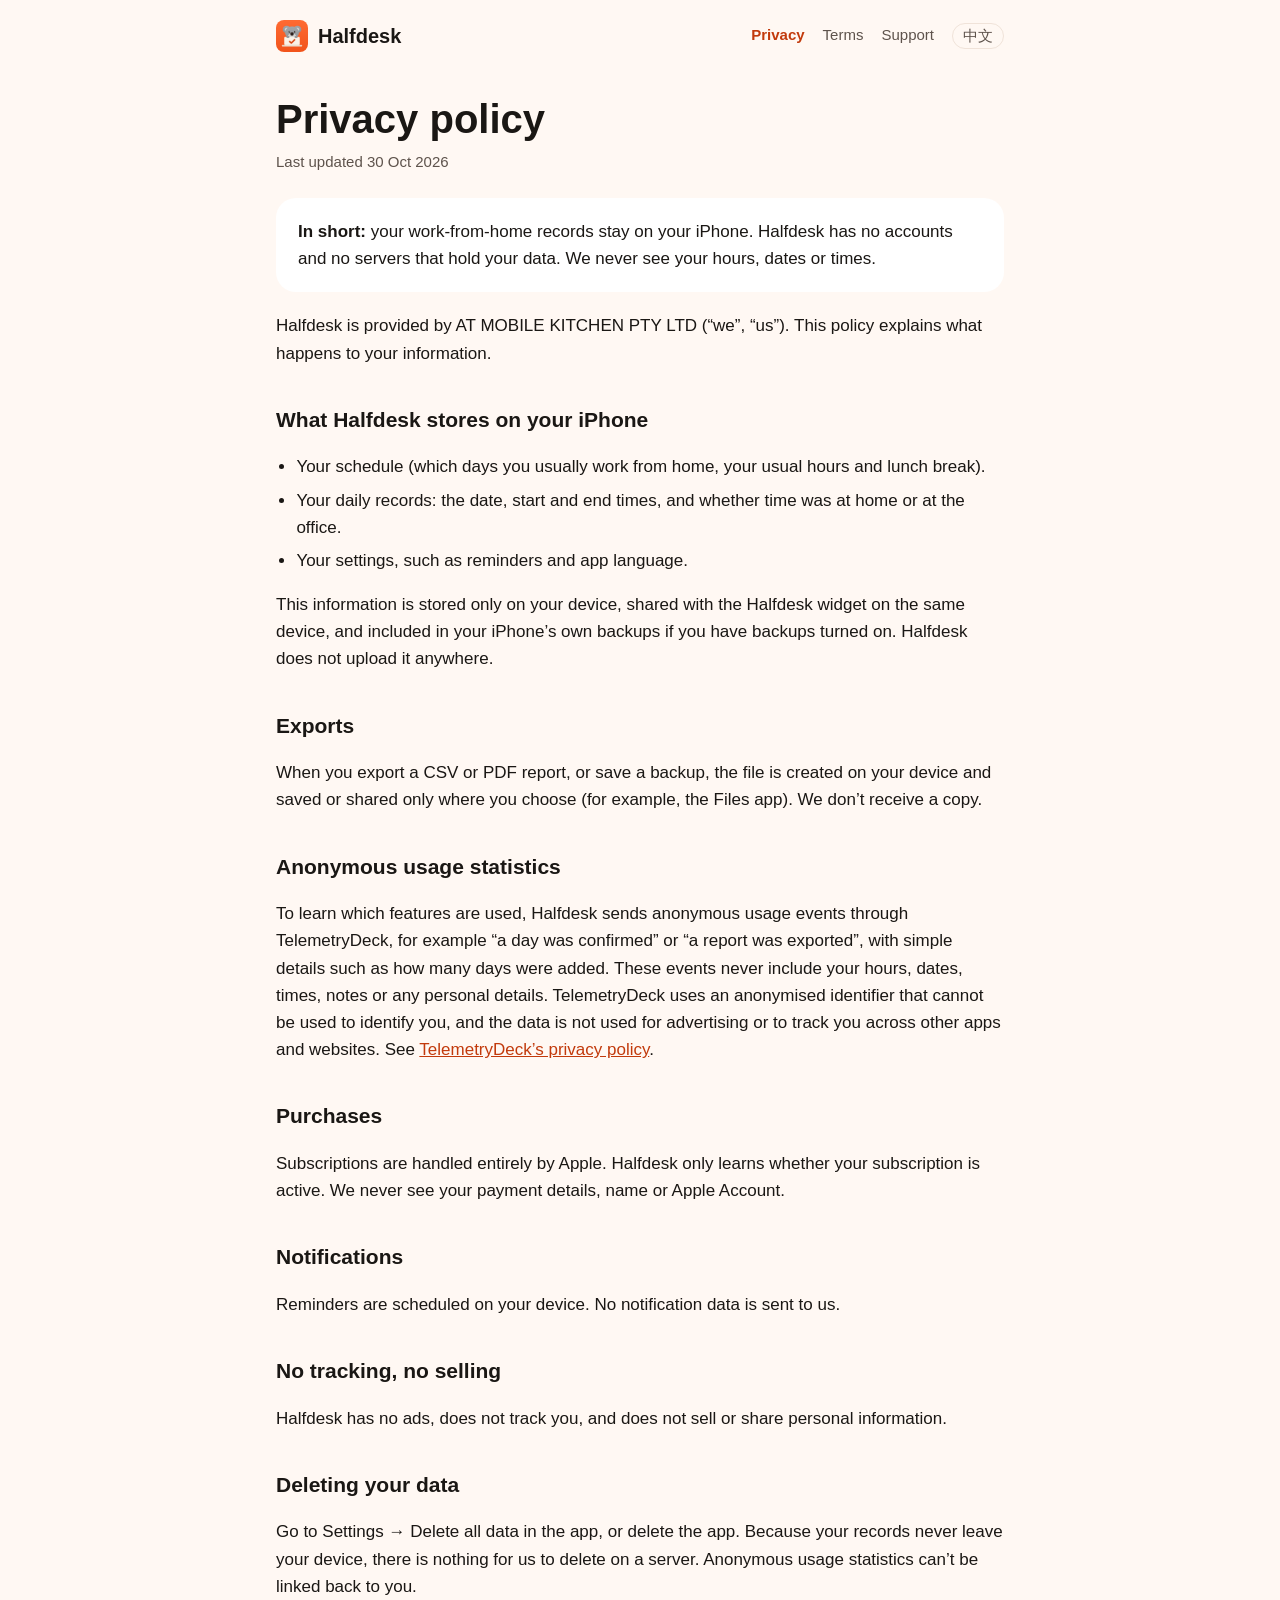
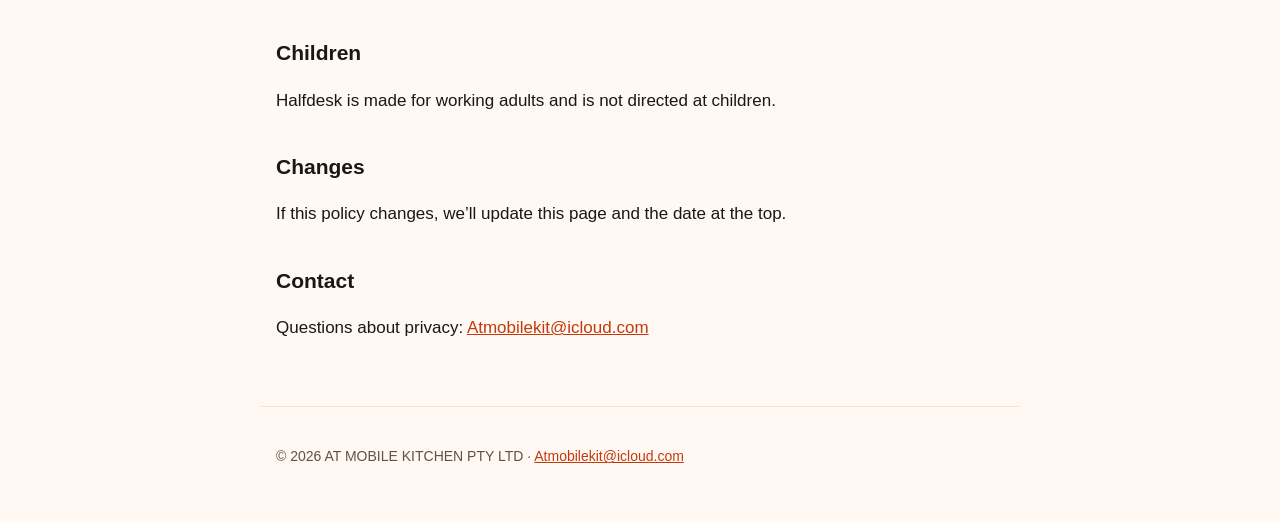
==== privacy/index.html @ 8a38a3ea "Add Halfdesk privacy, terms and support pages Co-Authored-By: Claude Opus 5.5 <noreply@anthropic.com" ====
<!doctype html>
<html lang="en">
<head>
<meta charset="utf-8">
<meta name="viewport" content="width=device-width, initial-scale=1">
<title>Privacy policy · Halfdesk</title>
<meta name="description" content="How Halfdesk handles your data.">
<link rel="icon" href="../icon.png">
<link rel="stylesheet" href="../style.css">
</head>
<body>
<header class="top">
  <a class="brand" href="../"><img src="../icon.png" alt="" width="32" height="32"><span>Halfdesk</span></a>
  <nav><a href="../privacy/" aria-current=page>Privacy</a><a href="../terms/">Terms</a><a href="../support/">Support</a><a class="lang" href="../zh/privacy/" hreflang="zh-Hans">中文</a></nav>
</header>
<main>
<h1>Privacy policy</h1>
<p class="meta">Last updated 30 Oct 2026</p>
<div class="card"><p><strong>In short:</strong> your work-from-home records stay on your iPhone. Halfdesk has no accounts and no servers that hold your data. We never see your hours, dates or times.</p></div>
<p>Halfdesk is provided by AT MOBILE KITCHEN PTY LTD (“we”, “us”). This policy explains what happens to your information.</p>
<h2>What Halfdesk stores on your iPhone</h2>
<ul>
<li>Your schedule (which days you usually work from home, your usual hours and lunch break).</li>
<li>Your daily records: the date, start and end times, and whether time was at home or at the office.</li>
<li>Your settings, such as reminders and app language.</li>
</ul>
<p>This information is stored only on your device, shared with the Halfdesk widget on the same device, and included in your iPhone’s own backups if you have backups turned on. Halfdesk does not upload it anywhere.</p>
<h2>Exports</h2>
<p>When you export a CSV or PDF report, or save a backup, the file is created on your device and saved or shared only where you choose (for example, the Files app). We don’t receive a copy.</p>
<h2>Anonymous usage statistics</h2>
<p>To learn which features are used, Halfdesk sends anonymous usage events through TelemetryDeck, for example “a day was confirmed” or “a report was exported”, with simple details such as how many days were added. These events never include your hours, dates, times, notes or any personal details. TelemetryDeck uses an anonymised identifier that cannot be used to identify you, and the data is not used for advertising or to track you across other apps and websites. See <a href="https://telemetrydeck.com/privacy/">TelemetryDeck’s privacy policy</a>.</p>
<h2>Purchases</h2>
<p>Subscriptions are handled entirely by Apple. Halfdesk only learns whether your subscription is active. We never see your payment details, name or Apple Account.</p>
<h2>Notifications</h2>
<p>Reminders are scheduled on your device. No notification data is sent to us.</p>
<h2>No tracking, no selling</h2>
<p>Halfdesk has no ads, does not track you, and does not sell or share personal information.</p>
<h2>Deleting your data</h2>
<p>Go to Settings → Delete all data in the app, or delete the app. Because your records never leave your device, there is nothing for us to delete on a server. Anonymous usage statistics can’t be linked back to you.</p>
<h2>Children</h2>
<p>Halfdesk is made for working adults and is not directed at children.</p>
<h2>Changes</h2>
<p>If this policy changes, we’ll update this page and the date at the top.</p>
<h2>Contact</h2>
<p>Questions about privacy: <a href="mailto:Atmobilekit@icloud.com">Atmobilekit@icloud.com</a></p>
</main>
<footer><p>© 2026 AT MOBILE KITCHEN PTY LTD · <a href="mailto:Atmobilekit@icloud.com">Atmobilekit@icloud.com</a></p></footer>
</body>
</html>
---- style.css ----
:root {
  --brand: #F2541B; --brand-text: #C23A0C; --canvas: #FFF8F3; --surface: #FFFFFF;
  --text: #1A1714; --text-2: #5E534C; --divider: #F0E3D9; --office: #1F2A5C;
  color-scheme: light dark;
}
@media (prefers-color-scheme: dark) {
  :root { --brand: #FF7440; --brand-text: #FF8A5C; --canvas: #14110F; --surface: #211C19;
          --text: #F6F0EA; --text-2: #B3A79E; --divider: #302924; --office: #A9B5EE; }
}
* { box-sizing: border-box; }
body { margin: 0; background: var(--canvas); color: var(--text);
  font: 17px/1.6 -apple-system, BlinkMacSystemFont, "SF Pro Text", "PingFang SC", "Helvetica Neue", sans-serif; }
a { color: var(--brand-text); }
.top { max-width: 760px; margin: 0 auto; padding: 20px 16px; display: flex; flex-wrap: wrap; gap: 12px 24px;
  align-items: center; justify-content: space-between; }
.brand { display: flex; align-items: center; gap: 10px; text-decoration: none; color: var(--text);
  font: 700 20px/1 ui-rounded, -apple-system, sans-serif; }
.brand img { border-radius: 8px; }
nav { display: flex; flex-wrap: wrap; gap: 6px 18px; font-size: 15px; }
nav a { text-decoration: none; color: var(--text-2); }
nav a[aria-current=page] { color: var(--brand-text); font-weight: 600; }
nav .lang { border: 1px solid var(--divider); border-radius: 999px; padding: 0 10px; }
main { max-width: 760px; margin: 0 auto; padding: 8px 16px 48px; }
h1 { font: 800 clamp(30px, 6vw, 40px)/1.15 ui-rounded, -apple-system, sans-serif; margin: 16px 0 8px; }
h2 { font-size: 21px; margin: 36px 0 8px; }
.meta { color: var(--text-2); font-size: 15px; margin: 0 0 24px; }
.card { background: var(--surface); border-radius: 20px; padding: 20px 22px; margin: 20px 0; }
.card p:first-child { margin-top: 0; } .card p:last-child { margin-bottom: 0; }
ul { padding-left: 1.2em; } li { margin: 6px 0; }
.hero p { font-size: 19px; color: var(--text-2); }
.links { display: grid; grid-template-columns: repeat(auto-fit, minmax(200px, 1fr)); gap: 12px; padding: 0; list-style: none; }
.links a { display: block; background: var(--surface); border-radius: 16px; padding: 16px 18px; text-decoration: none; font-weight: 600; }
footer { max-width: 760px; margin: 0 auto; padding: 24px 16px 40px; color: var(--text-2); font-size: 14px;
  border-top: 1px solid var(--divider); }
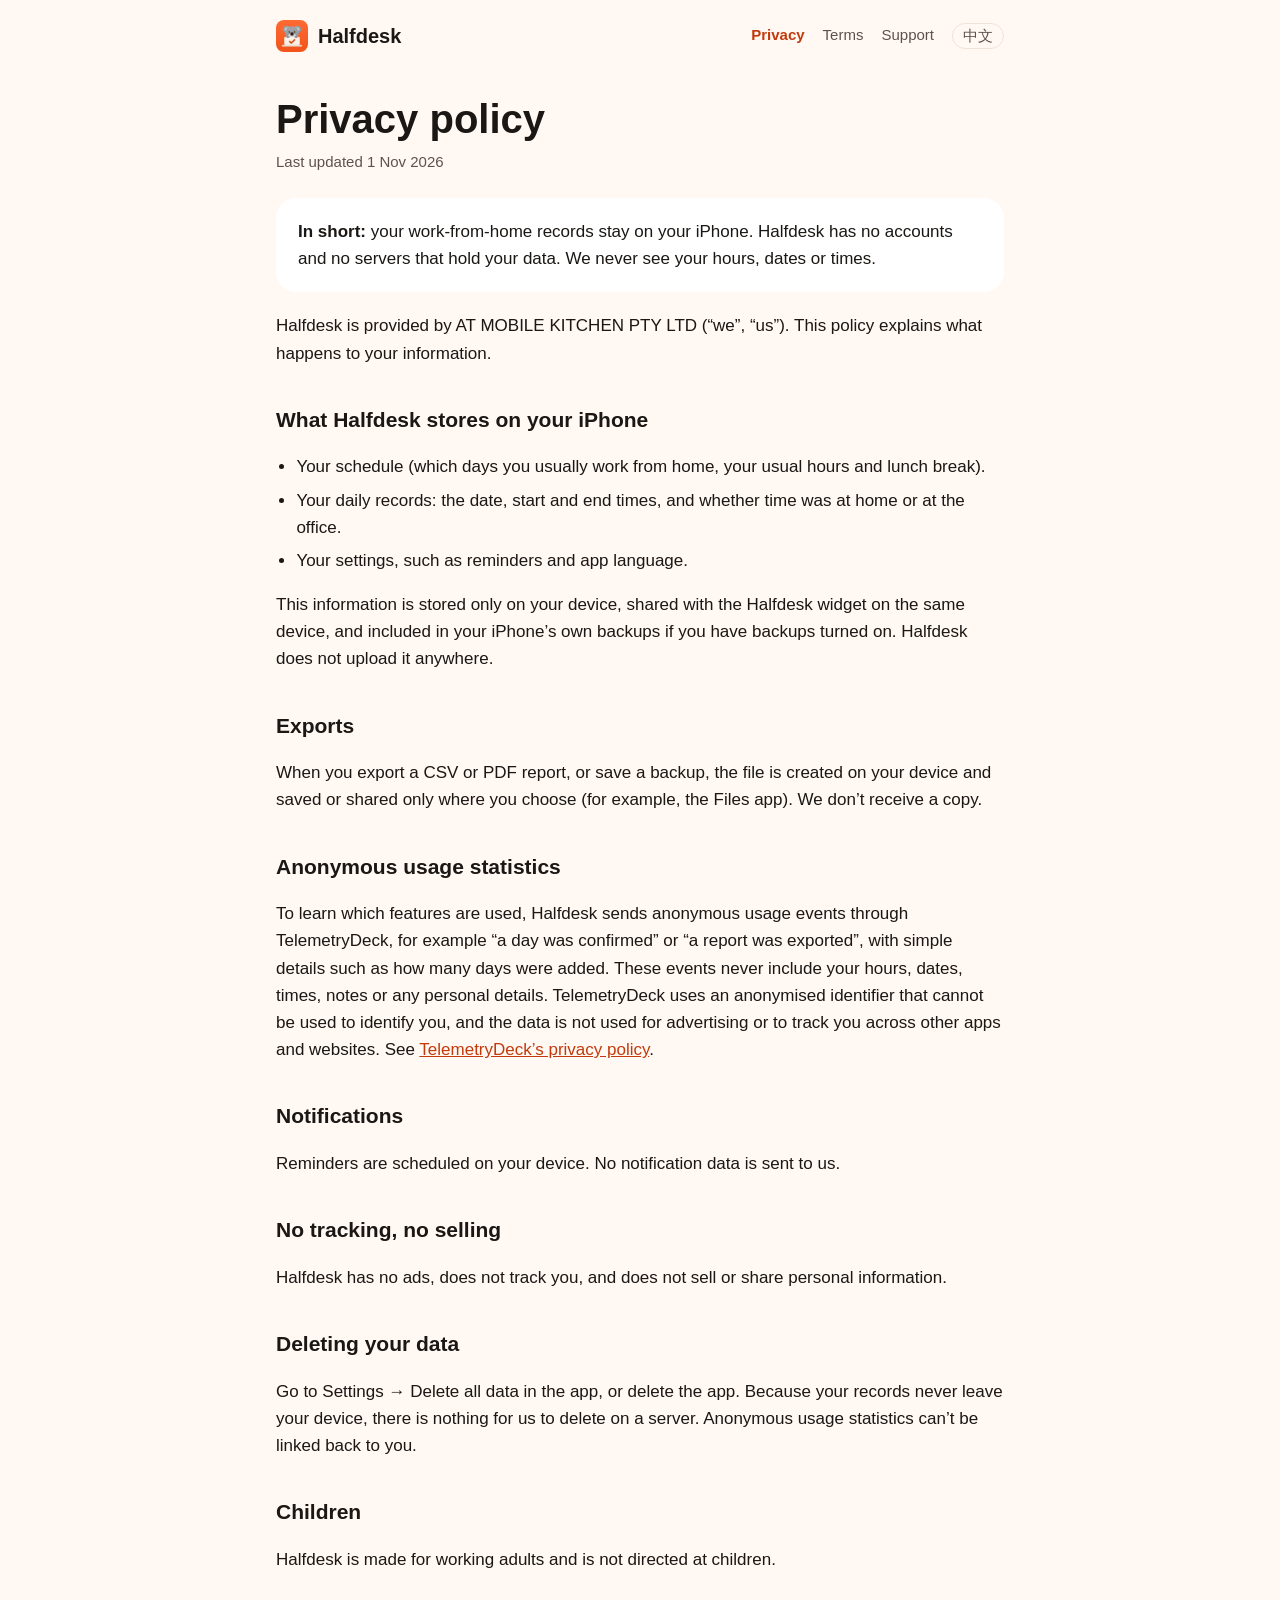
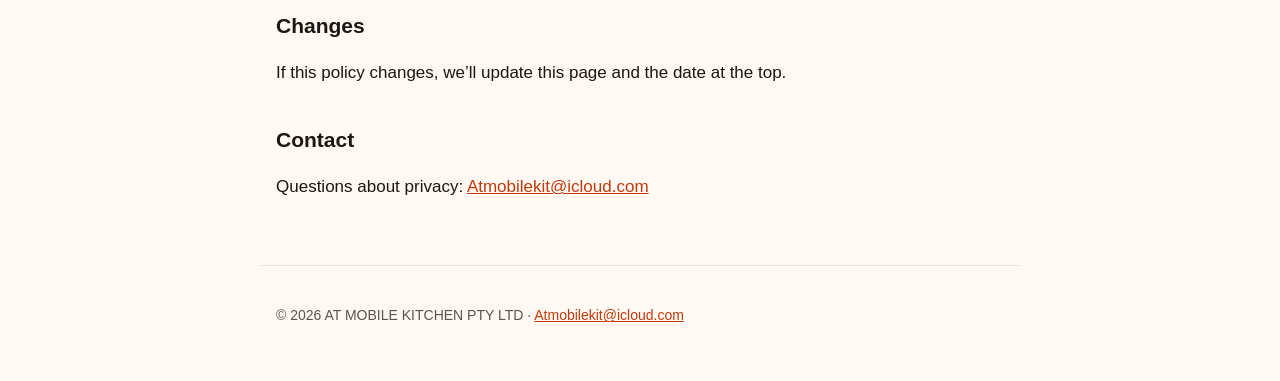
==== commit 4fd29d70: "Update site" ====
--- a/privacy/index.html
+++ b/privacy/index.html
@@ -15,7 +15,7 @@
 </header>
 <main>
 <h1>Privacy policy</h1>
-<p class="meta">Last updated 30 Oct 2026</p>
+<p class="meta">Last updated 1 Nov 2026</p>
 <div class="card"><p><strong>In short:</strong> your work-from-home records stay on your iPhone. Halfdesk has no accounts and no servers that hold your data. We never see your hours, dates or times.</p></div>
 <p>Halfdesk is provided by AT MOBILE KITCHEN PTY LTD (“we”, “us”). This policy explains what happens to your information.</p>
 <h2>What Halfdesk stores on your iPhone</h2>
@@ -29,8 +29,6 @@
 <p>When you export a CSV or PDF report, or save a backup, the file is created on your device and saved or shared only where you choose (for example, the Files app). We don’t receive a copy.</p>
 <h2>Anonymous usage statistics</h2>
 <p>To learn which features are used, Halfdesk sends anonymous usage events through TelemetryDeck, for example “a day was confirmed” or “a report was exported”, with simple details such as how many days were added. These events never include your hours, dates, times, notes or any personal details. TelemetryDeck uses an anonymised identifier that cannot be used to identify you, and the data is not used for advertising or to track you across other apps and websites. See <a href="https://telemetrydeck.com/privacy/">TelemetryDeck’s privacy policy</a>.</p>
-<h2>Purchases</h2>
-<p>Subscriptions are handled entirely by Apple. Halfdesk only learns whether your subscription is active. We never see your payment details, name or Apple Account.</p>
 <h2>Notifications</h2>
 <p>Reminders are scheduled on your device. No notification data is sent to us.</p>
 <h2>No tracking, no selling</h2>
